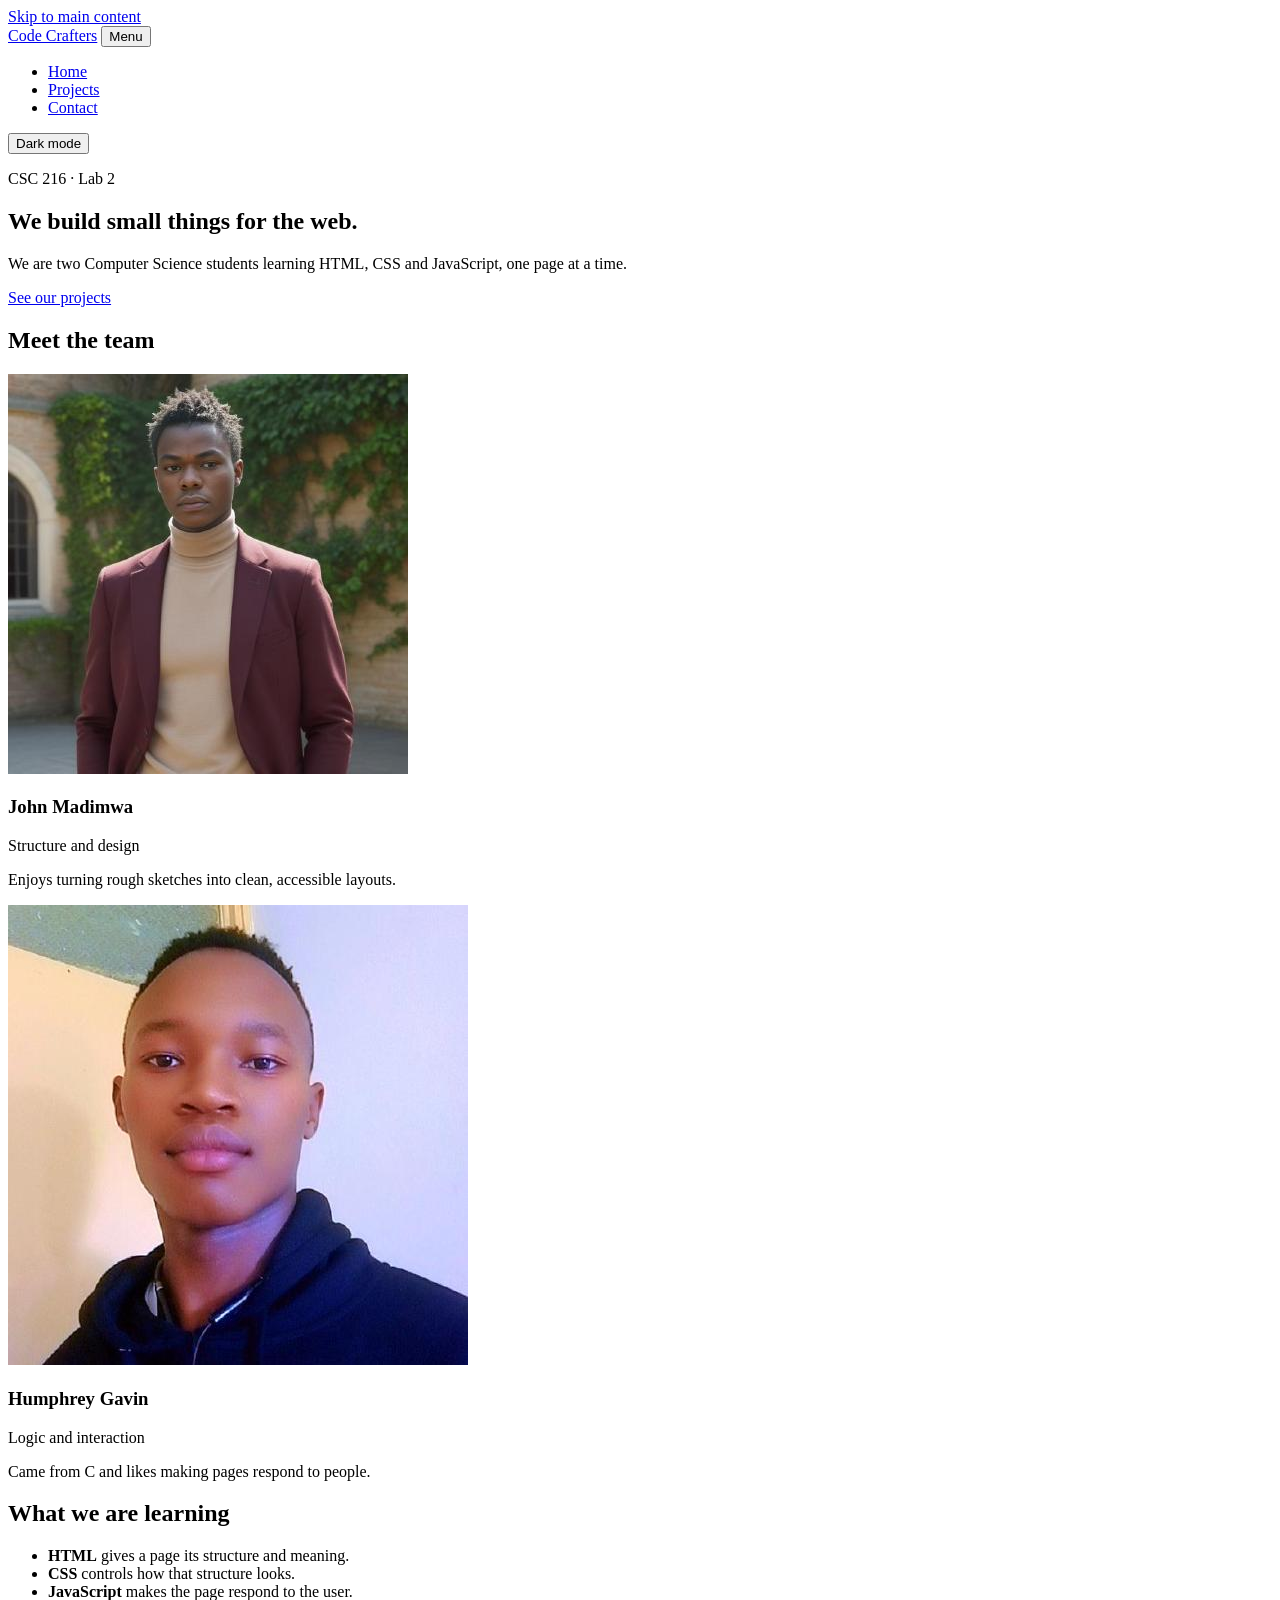
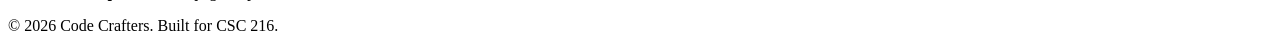
==== index.html @ 82739706 "Add profile photos, avatar markup, and CSS styling Co-authored-by: Humphrey-gavin <gavinkomuga@gmail" ====
<!DOCTYPE html>
<html lang="en">
<head>
  <meta charset="UTF-8">
  <meta name="viewport" content="width=device-width, initial-scale=1.0">
  <meta name="description" content="Code Crafters: a CSC 216 web development pair.">
  <title>Home | Code Crafters</title>
  <link rel="stylesheet" href="css/styles.css">
  <script src="js/script.js" defer></script>
</head>
<body>
  <a class="skip-link" href="#main">Skip to main content</a>
  <header class="site-header">
    <div class="container header-inner">
      <a class="logo" href="index.html">Code Crafters</a>
      <button class="nav-toggle" type="button" aria-expanded="false" aria-controls="site-nav">Menu</button>
      <nav id="site-nav" class="site-nav" aria-label="Main">
        <ul>
          <li><a href="index.html" aria-current="page">Home</a></li>
          <li><a href="projects.html">Projects</a></li>
          <li><a href="contact.html">Contact</a></li>
        </ul>
      </nav>
      <button class="theme-toggle" type="button" aria-pressed="false">Dark mode</button>
    </div>
  </header>
  <main id="main">
    <section class="hero">
      <div class="container">
        <p class="eyebrow">CSC 216 · Lab 2</p>
        <h1>We build small things for the web.</h1>
        <p class="lead">We are two Computer Science students learning HTML, CSS and JavaScript, one page at a time.</p>
        <a class="button" href="projects.html">See our projects</a>
      </div>
    </section>
    <section class="container section" aria-labelledby="team-heading">
      <h2 id="team-heading">Meet the team</h2>
      <div class="team-grid">
        <article class="card">
          <img src="images/john.jpg" alt="John Madimwa" class="avatar">
          <h3>John Madimwa</h3>
          <p class="role">Structure and design</p>
          <p>Enjoys turning rough sketches into clean, accessible layouts.</p>
        </article>
        <article class="card">
          <img src="images/humphrey.jpg" alt="Humphrey Gavin" class="avatar">
          <h3>Humphrey Gavin</h3>
          <p class="role">Logic and interaction</p>
          <p>Came from C and likes making pages respond to people.</p>
        </article>
      </div>
    </section>
    <section class="container section" aria-labelledby="learning-heading">
      <h2 id="learning-heading">What we are learning</h2>
      <ul class="skill-list">
        <li><strong>HTML</strong> gives a page its structure and meaning.</li>
        <li><strong>CSS</strong> controls how that structure looks.</li>
        <li><strong>JavaScript</strong> makes the page respond to the user.</li>
      </ul>
    </section>
  </main>
  <footer class="site-footer">
    <div class="container">
      <p>© <span id="year">2026</span> Code Crafters. Built for CSC 216.</p>
    </div>
  </footer>
</body>
</html>
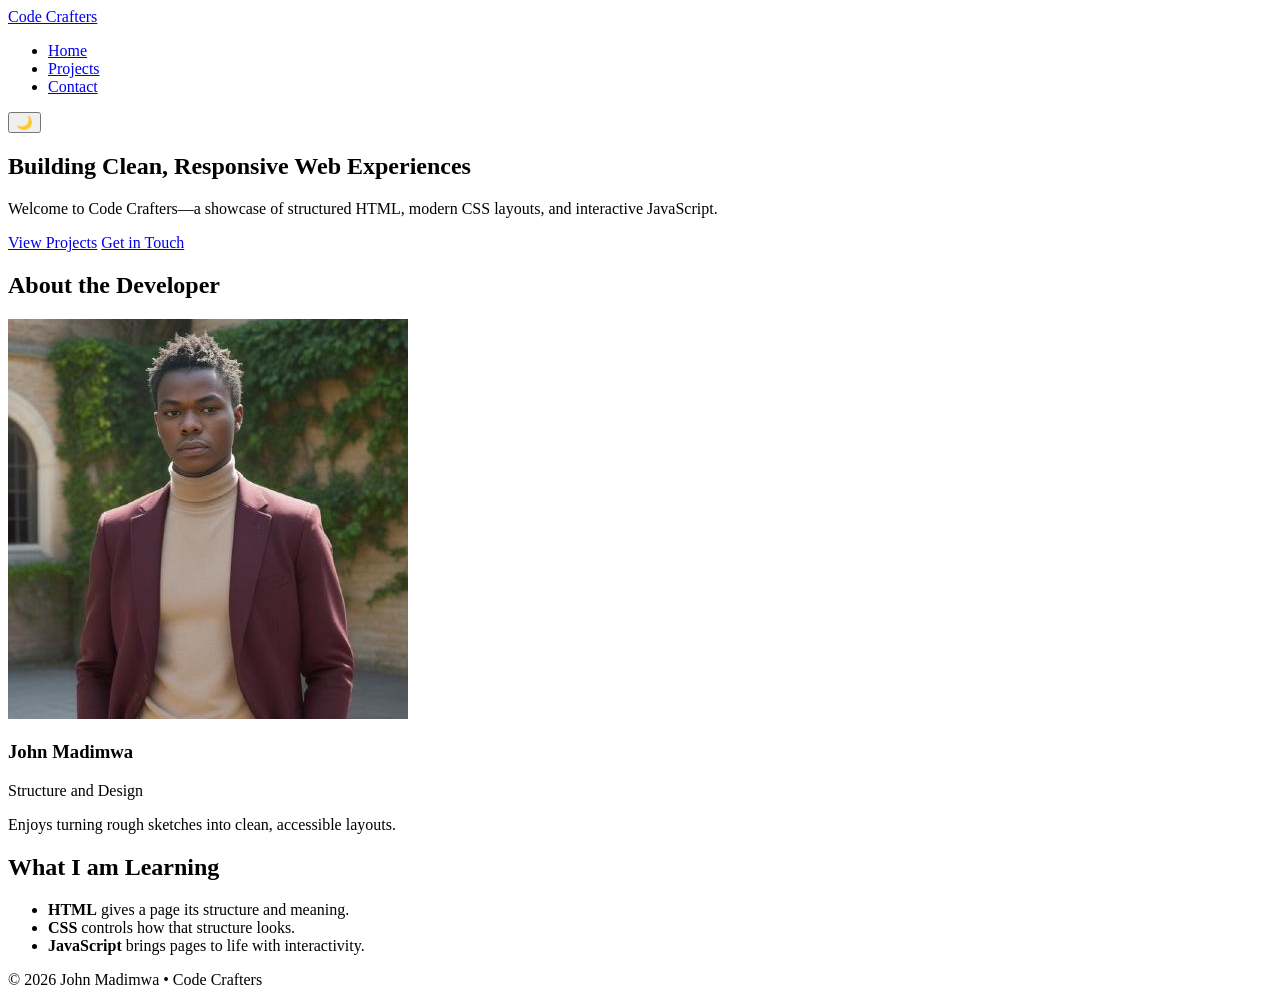
==== commit dc1d65cd: "Transition to solo web project" ====
--- a/index.html
+++ b/index.html
@@ -3,66 +3,64 @@
 <head>
   <meta charset="UTF-8">
   <meta name="viewport" content="width=device-width, initial-scale=1.0">
-  <meta name="description" content="Code Crafters: a CSC 216 web development pair.">
-  <title>Home | Code Crafters</title>
+  <title>Code Crafters | Home</title>
   <link rel="stylesheet" href="css/styles.css">
-  <script src="js/script.js" defer></script>
 </head>
 <body>
-  <a class="skip-link" href="#main">Skip to main content</a>
   <header class="site-header">
     <div class="container header-inner">
-      <a class="logo" href="index.html">Code Crafters</a>
-      <button class="nav-toggle" type="button" aria-expanded="false" aria-controls="site-nav">Menu</button>
-      <nav id="site-nav" class="site-nav" aria-label="Main">
-        <ul>
+      <a href="index.html" class="brand">Code Crafters</a>
+      <nav aria-label="Primary Navigation">
+        <ul class="nav-list">
           <li><a href="index.html" aria-current="page">Home</a></li>
           <li><a href="projects.html">Projects</a></li>
           <li><a href="contact.html">Contact</a></li>
         </ul>
       </nav>
-      <button class="theme-toggle" type="button" aria-pressed="false">Dark mode</button>
+      <button id="theme-toggle" class="btn-theme" aria-label="Toggle dark mode">🌙</button>
     </div>
   </header>
+
   <main id="main">
     <section class="hero">
       <div class="container">
-        <p class="eyebrow">CSC 216 · Lab 2</p>
-        <h1>We build small things for the web.</h1>
-        <p class="lead">We are two Computer Science students learning HTML, CSS and JavaScript, one page at a time.</p>
-        <a class="button" href="projects.html">See our projects</a>
+        <h1>Building Clean, Responsive Web Experiences</h1>
+        <p class="lead">Welcome to Code Crafters—a showcase of structured HTML, modern CSS layouts, and interactive JavaScript.</p>
+        <div class="hero-actions">
+          <a href="projects.html" class="btn btn-primary">View Projects</a>
+          <a href="contact.html" class="btn btn-secondary">Get in Touch</a>
+        </div>
       </div>
     </section>
+
     <section class="container section" aria-labelledby="team-heading">
-      <h2 id="team-heading">Meet the team</h2>
+      <h2 id="team-heading">About the Developer</h2>
       <div class="team-grid">
         <article class="card">
           <img src="images/john.jpg" alt="John Madimwa" class="avatar">
           <h3>John Madimwa</h3>
-          <p class="role">Structure and design</p>
+          <p class="role">Structure and Design</p>
           <p>Enjoys turning rough sketches into clean, accessible layouts.</p>
-        </article>
-        <article class="card">
-          <img src="images/humphrey.jpg" alt="Humphrey Gavin" class="avatar">
-          <h3>Humphrey Gavin</h3>
-          <p class="role">Logic and interaction</p>
-          <p>Came from C and likes making pages respond to people.</p>
         </article>
       </div>
     </section>
+
     <section class="container section" aria-labelledby="learning-heading">
-      <h2 id="learning-heading">What we are learning</h2>
+      <h2 id="learning-heading">What I am Learning</h2>
       <ul class="skill-list">
         <li><strong>HTML</strong> gives a page its structure and meaning.</li>
         <li><strong>CSS</strong> controls how that structure looks.</li>
-        <li><strong>JavaScript</strong> makes the page respond to the user.</li>
+        <li><strong>JavaScript</strong> brings pages to life with interactivity.</li>
       </ul>
     </section>
   </main>
+
   <footer class="site-footer">
     <div class="container">
-      <p>© <span id="year">2026</span> Code Crafters. Built for CSC 216.</p>
+      <p>&copy; 2026 John Madimwa &bull; Code Crafters</p>
     </div>
   </footer>
+
+  <script src="js/script.js"></script>
 </body>
 </html>
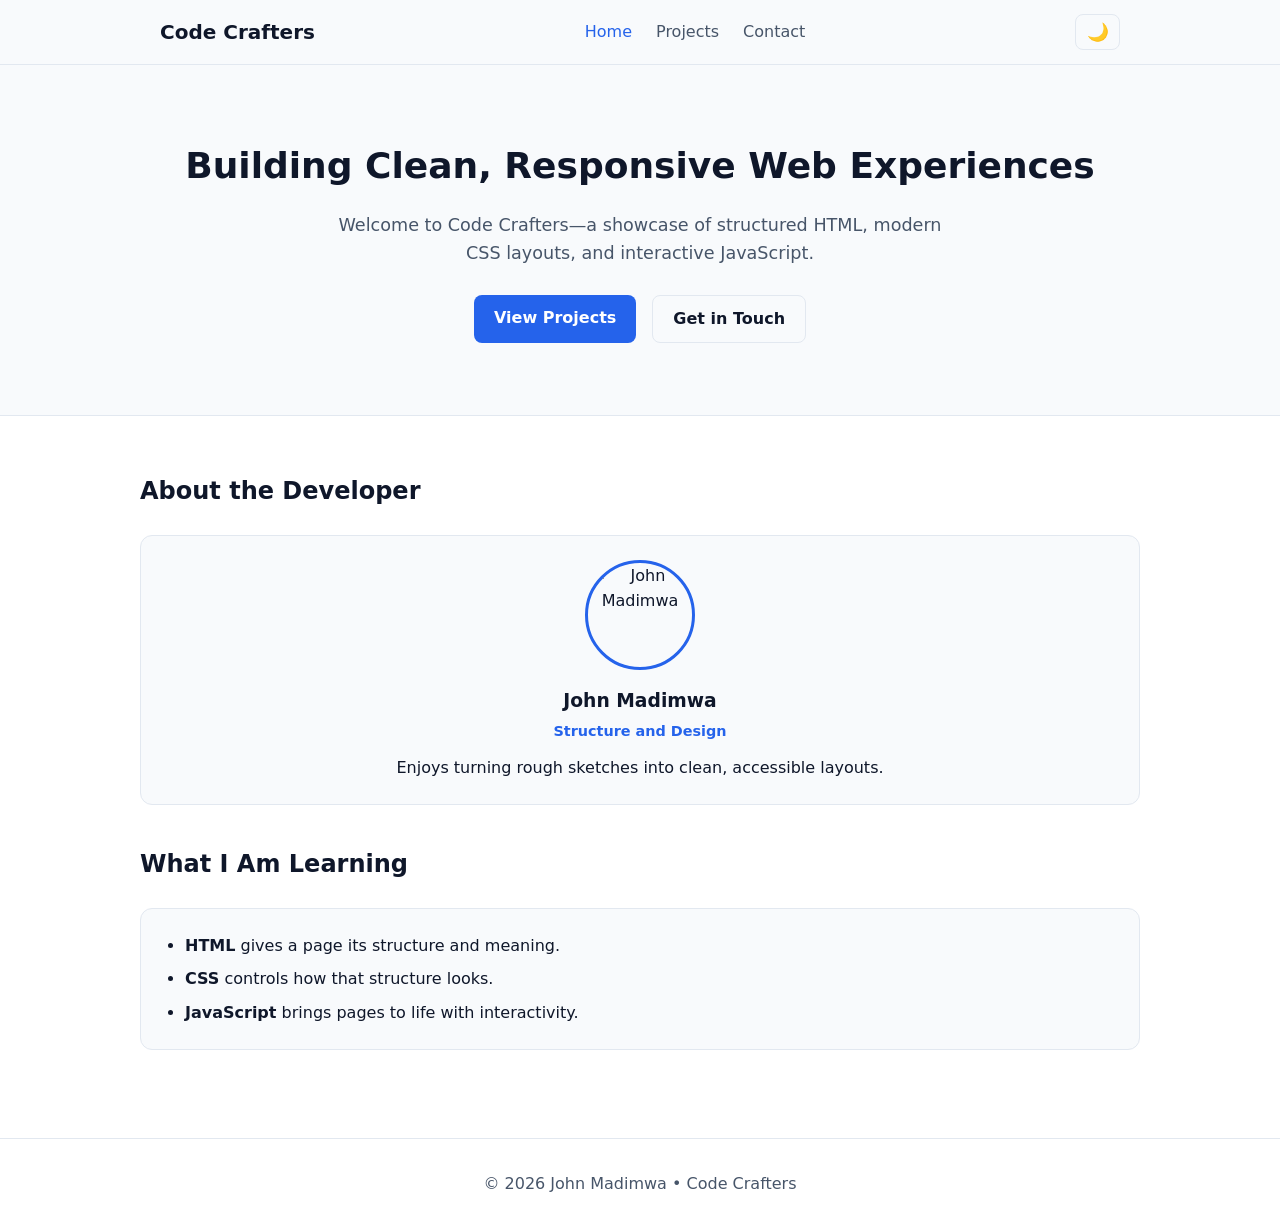
==== commit 49b7bf5a: "Update index.html with theme toggle id and script" ====
--- a/index.html
+++ b/index.html
@@ -3,61 +3,59 @@
 <head>
   <meta charset="UTF-8">
   <meta name="viewport" content="width=device-width, initial-scale=1.0">
-  <title>Code Crafters | Home</title>
+  <title>Home - Code Crafters</title>
   <link rel="stylesheet" href="css/styles.css">
 </head>
 <body>
   <header class="site-header">
     <div class="container header-inner">
       <a href="index.html" class="brand">Code Crafters</a>
-      <nav aria-label="Primary Navigation">
+      <nav>
         <ul class="nav-list">
           <li><a href="index.html" aria-current="page">Home</a></li>
           <li><a href="projects.html">Projects</a></li>
           <li><a href="contact.html">Contact</a></li>
         </ul>
       </nav>
-      <button id="theme-toggle" class="btn-theme" aria-label="Toggle dark mode">🌙</button>
+      <button class="btn-theme" id="themeToggle" aria-label="Toggle dark mode">🌙</button>
     </div>
   </header>
 
-  <main id="main">
-    <section class="hero">
-      <div class="container">
-        <h1>Building Clean, Responsive Web Experiences</h1>
-        <p class="lead">Welcome to Code Crafters—a showcase of structured HTML, modern CSS layouts, and interactive JavaScript.</p>
-        <div class="hero-actions">
-          <a href="projects.html" class="btn btn-primary">View Projects</a>
-          <a href="contact.html" class="btn btn-secondary">Get in Touch</a>
-        </div>
+  <main class="hero">
+    <div class="container">
+      <h1>Building Clean, Responsive Web Experiences</h1>
+      <p class="lead">Welcome to Code Crafters—a showcase of structured HTML, modern CSS layouts, and interactive JavaScript.</p>
+      <div class="hero-actions">
+        <a href="projects.html" class="btn btn-primary">View Projects</a>
+        <a href="contact.html" class="btn btn-secondary">Get in Touch</a>
       </div>
-    </section>
+    </div>
+  </main>
 
-    <section class="container section" aria-labelledby="team-heading">
-      <h2 id="team-heading">About the Developer</h2>
-      <div class="team-grid">
-        <article class="card">
-          <img src="images/john.jpg" alt="John Madimwa" class="avatar">
-          <h3>John Madimwa</h3>
-          <p class="role">Structure and Design</p>
-          <p>Enjoys turning rough sketches into clean, accessible layouts.</p>
-        </article>
+  <section class="container section">
+    <h2>About the Developer</h2>
+    <div class="team-grid">
+      <div class="card">
+        <img src="images/avatar.jpg" alt="John Madimwa" class="avatar">
+        <h3>John Madimwa</h3>
+        <p class="role">Structure and Design</p>
+        <p>Enjoys turning rough sketches into clean, accessible layouts.</p>
       </div>
-    </section>
+    </div>
 
-    <section class="container section" aria-labelledby="learning-heading">
-      <h2 id="learning-heading">What I am Learning</h2>
+    <h2 style="margin-top: 2.5rem;">What I Am Learning</h2>
+    <div class="card" style="text-align: left;">
       <ul class="skill-list">
         <li><strong>HTML</strong> gives a page its structure and meaning.</li>
         <li><strong>CSS</strong> controls how that structure looks.</li>
         <li><strong>JavaScript</strong> brings pages to life with interactivity.</li>
       </ul>
-    </section>
-  </main>
+    </div>
+  </section>
 
   <footer class="site-footer">
     <div class="container">
-      <p>&copy; 2026 John Madimwa &bull; Code Crafters</p>
+      <p>&copy; 2026 John Madimwa • Code Crafters</p>
     </div>
   </footer>
 
--- a/css/styles.css
+++ b/css/styles.css
@@ -0,0 +1,241 @@
+:root {
+  --bg: #ffffff;
+  --surface: #f8fafc;
+  --text: #0f172a;
+  --muted: #475569;
+  --primary: #2563eb;
+  --primary-hover: #1d4ed8;
+  --border: #e2e8f0;
+}
+
+body.dark-mode,
+body.dark,
+html[data-theme="dark"] body,
+[data-theme="dark"] {
+  --bg: #0f172a;
+  --surface: #1e293b;
+  --text: #f8fafc;
+  --muted: #94a3b8;
+  --primary: #3b82f6;
+  --primary-hover: #60a5fa;
+  --border: #334155;
+}
+
+* {
+  box-sizing: border-box;
+  margin: 0;
+  padding: 0;
+}
+
+body {
+  font-family: system-ui, -apple-system, sans-serif;
+  background-color: var(--bg);
+  color: var(--text);
+  line-height: 1.6;
+  transition: background-color 0.25s ease, color 0.25s ease;
+}
+
+.container {
+  max-width: 1000px;
+  margin: 0 auto;
+  padding: 0 1.25rem;
+}
+
+.site-header {
+  background-color: var(--surface);
+  border-bottom: 1px solid var(--border);
+  position: sticky;
+  top: 0;
+  z-index: 10;
+}
+
+.header-inner {
+  display: flex;
+  align-items: center;
+  justify-content: space-between;
+  height: 64px;
+}
+
+.brand {
+  font-size: 1.25rem;
+  font-weight: 700;
+  color: var(--text);
+  text-decoration: none;
+}
+
+.nav-list {
+  display: flex;
+  list-style: none;
+  gap: 1.5rem;
+}
+
+.nav-list a {
+  color: var(--muted);
+  text-decoration: none;
+  font-weight: 500;
+}
+
+.nav-list a:hover,
+.nav-list a[aria-current="page"] {
+  color: var(--primary);
+}
+
+.btn-theme {
+  background: transparent;
+  border: 1px solid var(--border);
+  border-radius: 8px;
+  padding: 0.4rem 0.65rem;
+  cursor: pointer;
+  font-size: 1.1rem;
+}
+
+.hero {
+  padding: 4.5rem 0;
+  background-color: var(--surface);
+  border-bottom: 1px solid var(--border);
+  text-align: center;
+}
+
+.hero h1 {
+  font-size: 2.25rem;
+  margin-bottom: 1rem;
+}
+
+.lead {
+  color: var(--muted);
+  max-width: 620px;
+  margin: 0 auto 1.75rem;
+  font-size: 1.1rem;
+}
+
+.hero-actions {
+  display: flex;
+  gap: 1rem;
+  justify-content: center;
+}
+
+.btn {
+  display: inline-block;
+  padding: 0.65rem 1.25rem;
+  border-radius: 8px;
+  text-decoration: none;
+  font-weight: 600;
+  cursor: pointer;
+  border: none;
+}
+
+.btn-primary {
+  background-color: var(--primary);
+  color: #ffffff;
+}
+
+.btn-primary:hover {
+  background-color: var(--primary-hover);
+}
+
+.btn-secondary {
+  background-color: transparent;
+  color: var(--text);
+  border: 1px solid var(--border);
+}
+
+.section {
+  padding: 3.5rem 0;
+}
+
+.section h2,
+.section h1 {
+  margin-bottom: 1.5rem;
+}
+
+.team-grid,
+.projects-grid {
+  display: grid;
+  grid-template-columns: repeat(auto-fit, minmax(260px, 1fr));
+  gap: 1.5rem;
+}
+
+.card {
+  background-color: var(--surface);
+  border: 1px solid var(--border);
+  border-radius: 12px;
+  padding: 1.5rem;
+  text-align: center;
+}
+
+.avatar {
+  width: 110px;
+  height: 110px;
+  border-radius: 50%;
+  object-fit: cover;
+  margin: 0 auto 1rem;
+  display: block;
+  border: 3px solid var(--primary);
+}
+
+.role {
+  color: var(--primary);
+  font-size: 0.9rem;
+  font-weight: 600;
+  margin: 0.25rem 0 0.75rem;
+}
+
+.skill-list {
+  padding-left: 1.25rem;
+  display: grid;
+  gap: 0.5rem;
+}
+
+.filter-bar {
+  display: flex;
+  gap: 0.75rem;
+  margin-bottom: 1.75rem;
+}
+
+.filter-btn {
+  padding: 0.45rem 1rem;
+  border-radius: 6px;
+  border: 1px solid var(--border);
+  background-color: var(--surface);
+  color: var(--text);
+  cursor: pointer;
+}
+
+.filter-btn.active {
+  background-color: var(--primary);
+  color: #ffffff;
+  border-color: var(--primary);
+}
+
+.contact-form {
+  max-width: 520px;
+  display: grid;
+  gap: 1.25rem;
+}
+
+.form-group {
+  display: grid;
+  gap: 0.4rem;
+}
+
+.form-group input,
+.form-group textarea {
+  padding: 0.65rem;
+  border-radius: 8px;
+  border: 1px solid var(--border);
+  background-color: var(--surface);
+  color: var(--text);
+  font-family: inherit;
+}
+
+.form-status {
+  font-weight: 500;
+}
+
+.site-footer {
+  border-top: 1px solid var(--border);
+  padding: 2rem 0;
+  text-align: center;
+  color: var(--muted);
+  margin-top: 2rem;
+}
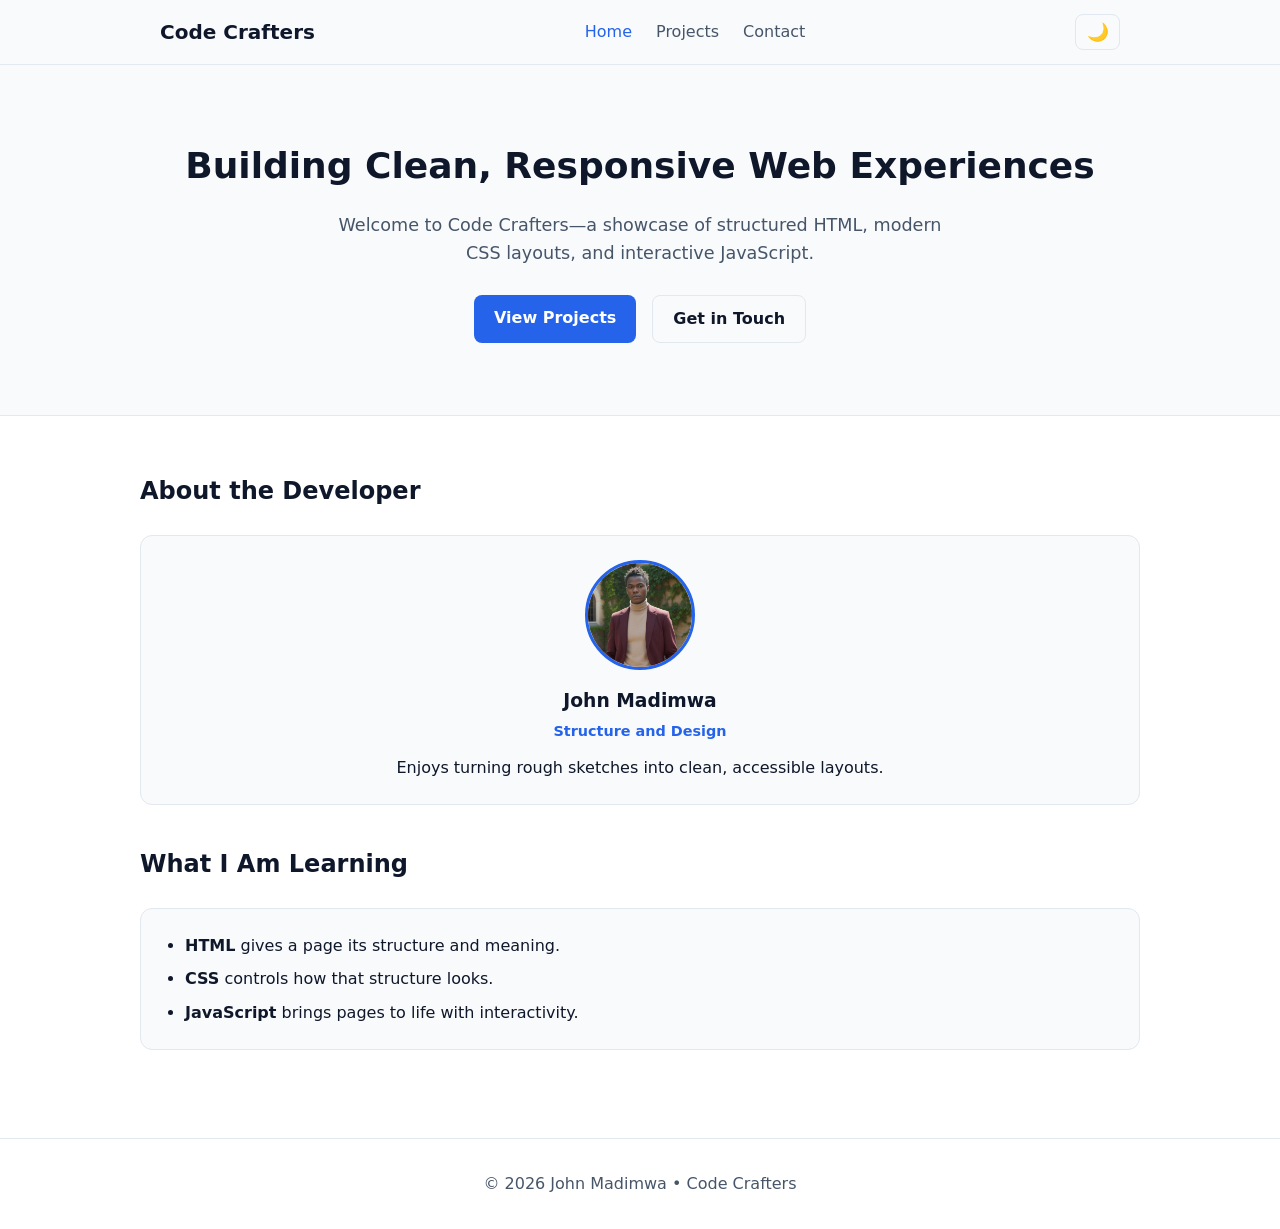
==== commit 736b5fd9: "Update index.html with correct john.jpg path and full structure" ====
--- a/index.html
+++ b/index.html
@@ -36,7 +36,7 @@
     <h2>About the Developer</h2>
     <div class="team-grid">
       <div class="card">
-        <img src="images/avatar.jpg" alt="John Madimwa" class="avatar">
+        <img src="images/john.jpg" alt="John Madimwa" class="avatar">
         <h3>John Madimwa</h3>
         <p class="role">Structure and Design</p>
         <p>Enjoys turning rough sketches into clean, accessible layouts.</p>
@@ -44,7 +44,7 @@
     </div>
 
     <h2 style="margin-top: 2.5rem;">What I Am Learning</h2>
-    <div class="card" style="text-align: left;">
+    <div class="card">
       <ul class="skill-list">
         <li><strong>HTML</strong> gives a page its structure and meaning.</li>
         <li><strong>CSS</strong> controls how that structure looks.</li>
--- a/css/styles.css
+++ b/css/styles.css
@@ -8,10 +8,7 @@
   --border: #e2e8f0;
 }
 
-body.dark-mode,
-body.dark,
-html[data-theme="dark"] body,
-[data-theme="dark"] {
+body.dark-mode {
   --bg: #0f172a;
   --surface: #1e293b;
   --text: #f8fafc;
@@ -143,8 +140,7 @@
   padding: 3.5rem 0;
 }
 
-.section h2,
-.section h1 {
+.section h1, .section h2 {
   margin-bottom: 1.5rem;
 }
 
@@ -184,6 +180,7 @@
   padding-left: 1.25rem;
   display: grid;
   gap: 0.5rem;
+  text-align: left;
 }
 
 .filter-bar {
@@ -216,6 +213,7 @@
 .form-group {
   display: grid;
   gap: 0.4rem;
+  text-align: left;
 }
 
 .form-group input,
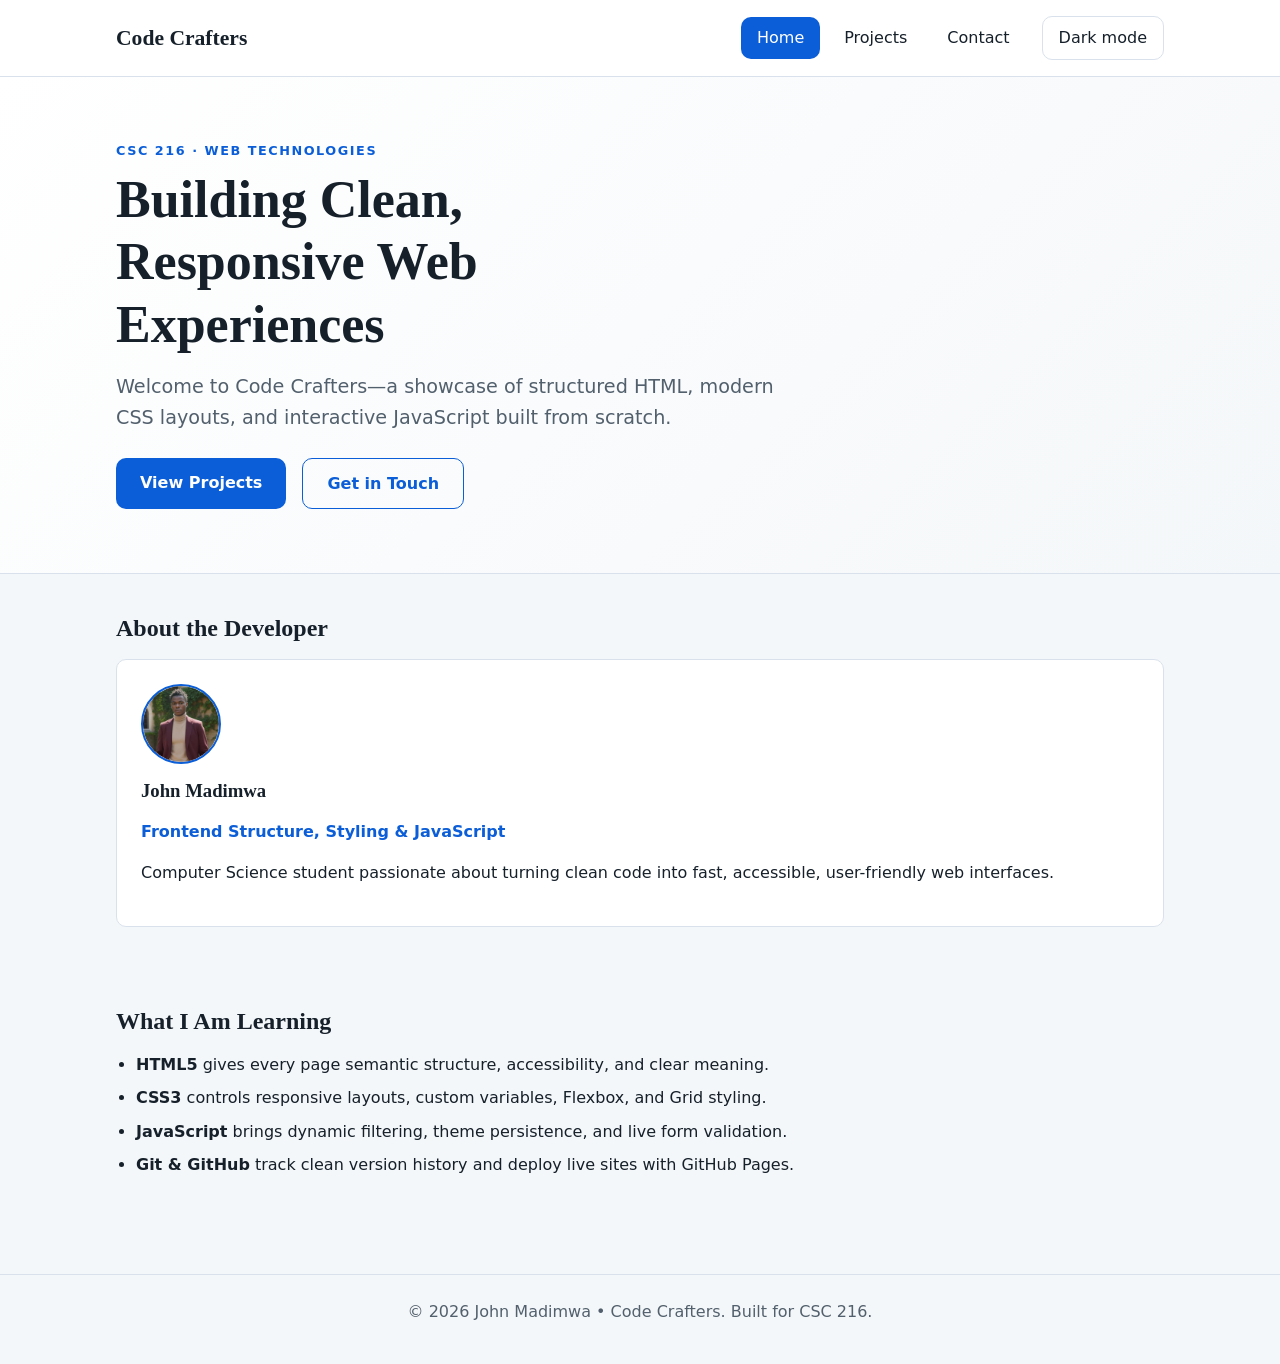
==== commit 449feab4: "Complete Lab 2 personalization, extensions, and README" ====
--- a/index.html
+++ b/index.html
@@ -3,62 +3,72 @@
 <head>
   <meta charset="UTF-8">
   <meta name="viewport" content="width=device-width, initial-scale=1.0">
-  <title>Home - Code Crafters</title>
+  <meta name="description" content="Code Crafters: web development portfolio by John Madimwa for CSC 216.">
+  <title>Home | Code Crafters</title>
   <link rel="stylesheet" href="css/styles.css">
+  <script src="js/script.js" defer></script>
 </head>
 <body>
+  <a class="skip-link" href="#main">Skip to main content</a>
+
   <header class="site-header">
     <div class="container header-inner">
-      <a href="index.html" class="brand">Code Crafters</a>
-      <nav>
-        <ul class="nav-list">
+      <a class="logo" href="index.html">Code Crafters</a>
+
+      <button class="nav-toggle" type="button" aria-expanded="false" aria-controls="site-nav">Menu</button>
+
+      <nav id="site-nav" class="site-nav" aria-label="Main">
+        <ul>
           <li><a href="index.html" aria-current="page">Home</a></li>
           <li><a href="projects.html">Projects</a></li>
           <li><a href="contact.html">Contact</a></li>
         </ul>
       </nav>
-      <button class="btn-theme" id="themeToggle" aria-label="Toggle dark mode">🌙</button>
+
+      <button class="theme-toggle" type="button" aria-pressed="false">Dark mode</button>
     </div>
   </header>
 
-  <main class="hero">
-    <div class="container">
-      <h1>Building Clean, Responsive Web Experiences</h1>
-      <p class="lead">Welcome to Code Crafters—a showcase of structured HTML, modern CSS layouts, and interactive JavaScript.</p>
-      <div class="hero-actions">
-        <a href="projects.html" class="btn btn-primary">View Projects</a>
-        <a href="contact.html" class="btn btn-secondary">Get in Touch</a>
+  <main id="main">
+    <section class="hero">
+      <div class="container">
+        <p class="eyebrow">CSC 216 · Web Technologies</p>
+        <h1>Building Clean, Responsive Web Experiences</h1>
+        <p class="lead">Welcome to Code Crafters—a showcase of structured HTML, modern CSS layouts, and interactive JavaScript built from scratch.</p>
+        <div class="hero-actions">
+          <a class="button" href="projects.html">View Projects</a>
+          <a class="button-outline" href="contact.html">Get in Touch</a>
+        </div>
       </div>
-    </div>
+    </section>
+
+    <section class="container section" aria-labelledby="team-heading">
+      <h2 id="team-heading">About the Developer</h2>
+      <div class="team-grid">
+        <article class="card">
+          <img class="profile-photo" src="images/john.jpg" alt="Portrait of John Madimwa" width="80" height="80">
+          <h3>John Madimwa</h3>
+          <p class="role">Frontend Structure, Styling &amp; JavaScript</p>
+          <p>Computer Science student passionate about turning clean code into fast, accessible, user-friendly web interfaces.</p>
+        </article>
+      </div>
+    </section>
+
+    <section class="container section" aria-labelledby="learning-heading">
+      <h2 id="learning-heading">What I Am Learning</h2>
+      <ul class="skill-list">
+        <li><strong>HTML5</strong> gives every page semantic structure, accessibility, and clear meaning.</li>
+        <li><strong>CSS3</strong> controls responsive layouts, custom variables, Flexbox, and Grid styling.</li>
+        <li><strong>JavaScript</strong> brings dynamic filtering, theme persistence, and live form validation.</li>
+        <li><strong>Git &amp; GitHub</strong> track clean version history and deploy live sites with GitHub Pages.</li>
+      </ul>
+    </section>
   </main>
-
-  <section class="container section">
-    <h2>About the Developer</h2>
-    <div class="team-grid">
-      <div class="card">
-        <img src="images/john.jpg" alt="John Madimwa" class="avatar">
-        <h3>John Madimwa</h3>
-        <p class="role">Structure and Design</p>
-        <p>Enjoys turning rough sketches into clean, accessible layouts.</p>
-      </div>
-    </div>
-
-    <h2 style="margin-top: 2.5rem;">What I Am Learning</h2>
-    <div class="card">
-      <ul class="skill-list">
-        <li><strong>HTML</strong> gives a page its structure and meaning.</li>
-        <li><strong>CSS</strong> controls how that structure looks.</li>
-        <li><strong>JavaScript</strong> brings pages to life with interactivity.</li>
-      </ul>
-    </div>
-  </section>
 
   <footer class="site-footer">
     <div class="container">
-      <p>&copy; 2026 John Madimwa • Code Crafters</p>
+      <p>&copy; <span id="year">2026</span> John Madimwa &bull; Code Crafters. Built for CSC 216.</p>
     </div>
   </footer>
-
-  <script src="js/script.js"></script>
 </body>
 </html>
--- a/css/styles.css
+++ b/css/styles.css
@@ -1,239 +1,451 @@
+/* =====================================================
+   Code Crafters — CSC 216 Lab 2 Stylesheet
+   ===================================================== */
+
+/* ---------- 1. Design tokens ---------- */
 :root {
-  --bg: #ffffff;
-  --surface: #f8fafc;
-  --text: #0f172a;
-  --muted: #475569;
-  --primary: #2563eb;
-  --primary-hover: #1d4ed8;
-  --border: #e2e8f0;
-}
-
-body.dark-mode {
-  --bg: #0f172a;
-  --surface: #1e293b;
-  --text: #f8fafc;
-  --muted: #94a3b8;
-  --primary: #3b82f6;
-  --primary-hover: #60a5fa;
-  --border: #334155;
-}
-
-* {
+  --color-bg: #f4f7f9;
+  --color-surface: #ffffff;
+  --color-text: #16202a;
+  --color-muted: #52606d;
+  --color-primary: #0b5ed7;
+  --color-primary-dark: #084298;
+  --color-on-primary: #ffffff;
+  --color-border: #d9e2ec;
+  --color-error: #c92a2a;
+  --color-success: #2b8a3e;
+
+  --font-body: system-ui, -apple-system, "Segoe UI", Roboto, Arial, sans-serif;
+  --font-heading: Georgia, "Times New Roman", serif;
+
+  --space-1: 0.5rem;
+  --space-2: 1rem;
+  --space-3: 1.5rem;
+  --space-4: 2.5rem;
+  --space-5: 4rem;
+
+  --radius: 10px;
+  --max-width: 1080px;
+}
+
+body.dark {
+  --color-bg: #0f172a;
+  --color-surface: #1e293b;
+  --color-text: #f1f5f9;
+  --color-muted: #94a3b8;
+  --color-primary: #38bdf8;
+  --color-primary-dark: #7dd3fc;
+  --color-on-primary: #0f172a;
+  --color-border: #334155;
+  --color-error: #f87171;
+  --color-success: #4ade80;
+  color-scheme: dark;
+}
+
+/* ---------- 2. Base and reset ---------- */
+*,
+*::before,
+*::after {
   box-sizing: border-box;
+}
+
+body {
   margin: 0;
-  padding: 0;
-}
-
-body {
-  font-family: system-ui, -apple-system, sans-serif;
-  background-color: var(--bg);
-  color: var(--text);
+  font-family: var(--font-body);
+  font-size: 1rem;
   line-height: 1.6;
-  transition: background-color 0.25s ease, color 0.25s ease;
-}
-
+  color: var(--color-text);
+  background-color: var(--color-bg);
+  transition: background-color 0.3s ease, color 0.3s ease;
+}
+
+h1,
+h2,
+h3 {
+  font-family: var(--font-heading);
+  line-height: 1.2;
+  margin: 0 0 var(--space-2);
+}
+
+p {
+  margin: 0 0 var(--space-2);
+}
+
+a {
+  color: var(--color-primary);
+}
+
+a:hover {
+  color: var(--color-primary-dark);
+}
+
+img {
+  max-width: 100%;
+  display: block;
+}
+
+:focus-visible {
+  outline: 3px solid var(--color-primary);
+  outline-offset: 3px;
+}
+
+/* ---------- 3. Layout helpers ---------- */
 .container {
-  max-width: 1000px;
-  margin: 0 auto;
-  padding: 0 1.25rem;
-}
-
+  width: 100%;
+  max-width: var(--max-width);
+  margin-inline: auto;
+  padding-inline: var(--space-2);
+}
+
+.section {
+  padding-block: var(--space-4);
+}
+
+.skip-link {
+  position: absolute;
+  top: -4rem;
+  left: var(--space-2);
+  z-index: 100;
+  padding: var(--space-1) var(--space-2);
+  border-radius: var(--radius);
+  background-color: var(--color-primary);
+  color: var(--color-on-primary);
+  text-decoration: none;
+  font-weight: 600;
+}
+
+.skip-link:focus {
+  top: var(--space-2);
+}
+
+/* ---------- 4. Header and navigation ---------- */
 .site-header {
-  background-color: var(--surface);
-  border-bottom: 1px solid var(--border);
   position: sticky;
   top: 0;
   z-index: 10;
+  background-color: var(--color-surface);
+  border-bottom: 1px solid var(--color-border);
 }
 
 .header-inner {
   display: flex;
+  flex-wrap: wrap;
   align-items: center;
-  justify-content: space-between;
-  height: 64px;
-}
-
-.brand {
-  font-size: 1.25rem;
+  gap: var(--space-2);
+  padding-block: var(--space-2);
+}
+
+.logo {
+  margin-right: auto;
+  font-family: var(--font-heading);
+  font-size: 1.35rem;
   font-weight: 700;
-  color: var(--text);
+  color: var(--color-text);
   text-decoration: none;
 }
 
-.nav-list {
+.site-nav ul {
   display: flex;
+  gap: var(--space-1);
+  margin: 0;
+  padding: 0;
   list-style: none;
-  gap: 1.5rem;
-}
-
-.nav-list a {
-  color: var(--muted);
+}
+
+.site-nav a {
+  display: block;
+  padding: var(--space-1) var(--space-2);
+  border-radius: var(--radius);
+  color: var(--color-text);
+  font-weight: 500;
   text-decoration: none;
-  font-weight: 500;
-}
-
-.nav-list a:hover,
-.nav-list a[aria-current="page"] {
-  color: var(--primary);
-}
-
-.btn-theme {
-  background: transparent;
-  border: 1px solid var(--border);
-  border-radius: 8px;
-  padding: 0.4rem 0.65rem;
+}
+
+.site-nav a:hover {
+  background-color: var(--color-bg);
+}
+
+.site-nav a[aria-current="page"] {
+  background-color: var(--color-primary);
+  color: var(--color-on-primary);
+}
+
+.nav-toggle,
+.theme-toggle {
+  padding: var(--space-1) var(--space-2);
+  border: 1px solid var(--color-border);
+  border-radius: var(--radius);
+  background-color: transparent;
+  color: var(--color-text);
+  font: inherit;
   cursor: pointer;
-  font-size: 1.1rem;
+}
+
+.theme-toggle[aria-pressed="true"] {
+  border-color: var(--color-primary);
+  color: var(--color-primary);
+}
+
+.nav-toggle {
+  display: none;
+}
+
+/* ---------- 5. Buttons and hero ---------- */
+.button {
+  display: inline-block;
+  padding: 0.75rem 1.5rem;
+  border: none;
+  border-radius: var(--radius);
+  background-color: var(--color-primary);
+  color: var(--color-on-primary);
+  font: inherit;
+  font-weight: 600;
+  text-decoration: none;
+  cursor: pointer;
+  transition: background-color 0.2s ease, transform 0.2s ease;
+}
+
+.button:hover {
+  background-color: var(--color-primary-dark);
+  color: var(--color-on-primary);
+  transform: translateY(-2px);
+}
+
+.button-outline {
+  display: inline-block;
+  padding: 0.75rem 1.5rem;
+  border: 1px solid var(--color-primary);
+  border-radius: var(--radius);
+  background-color: transparent;
+  color: var(--color-primary);
+  font: inherit;
+  font-weight: 600;
+  text-decoration: none;
+  cursor: pointer;
+  transition: background-color 0.2s ease, color 0.2s ease;
+}
+
+.button-outline:hover {
+  background-color: var(--color-primary);
+  color: var(--color-on-primary);
 }
 
 .hero {
-  padding: 4.5rem 0;
-  background-color: var(--surface);
-  border-bottom: 1px solid var(--border);
-  text-align: center;
-}
-
-.hero h1 {
-  font-size: 2.25rem;
-  margin-bottom: 1rem;
-}
-
-.lead {
-  color: var(--muted);
-  max-width: 620px;
-  margin: 0 auto 1.75rem;
-  font-size: 1.1rem;
+  padding-block: var(--space-5);
+  background: linear-gradient(135deg, var(--color-surface), var(--color-bg));
+  border-bottom: 1px solid var(--color-border);
 }
 
 .hero-actions {
   display: flex;
-  gap: 1rem;
-  justify-content: center;
-}
-
-.btn {
-  display: inline-block;
-  padding: 0.65rem 1.25rem;
-  border-radius: 8px;
-  text-decoration: none;
-  font-weight: 600;
-  cursor: pointer;
-  border: none;
-}
-
-.btn-primary {
-  background-color: var(--primary);
-  color: #ffffff;
-}
-
-.btn-primary:hover {
-  background-color: var(--primary-hover);
-}
-
-.btn-secondary {
-  background-color: transparent;
-  color: var(--text);
-  border: 1px solid var(--border);
-}
-
-.section {
-  padding: 3.5rem 0;
-}
-
-.section h1, .section h2 {
-  margin-bottom: 1.5rem;
-}
-
+  flex-wrap: wrap;
+  gap: var(--space-2);
+}
+
+.hero h1 {
+  max-width: 22ch;
+  font-size: clamp(2rem, 5vw, 3.25rem);
+}
+
+.eyebrow {
+  margin-bottom: var(--space-1);
+  color: var(--color-primary);
+  font-size: 0.8rem;
+  font-weight: 700;
+  letter-spacing: 0.12em;
+  text-transform: uppercase;
+}
+
+.lead {
+  max-width: 55ch;
+  margin-bottom: var(--space-3);
+  color: var(--color-muted);
+  font-size: 1.2rem;
+}
+
+.page-header {
+  padding-block: var(--space-4) var(--space-2);
+}
+
+/* ---------- 6. Cards and grids ---------- */
 .team-grid,
-.projects-grid {
+.project-grid {
   display: grid;
   grid-template-columns: repeat(auto-fit, minmax(260px, 1fr));
-  gap: 1.5rem;
+  gap: var(--space-3);
 }
 
 .card {
-  background-color: var(--surface);
-  border: 1px solid var(--border);
-  border-radius: 12px;
-  padding: 1.5rem;
-  text-align: center;
-}
-
-.avatar {
-  width: 110px;
-  height: 110px;
+  padding: var(--space-3);
+  border: 1px solid var(--color-border);
+  border-radius: var(--radius);
+  background-color: var(--color-surface);
+}
+
+.profile-photo {
+  width: 80px;
+  height: 80px;
+  object-fit: cover;
   border-radius: 50%;
-  object-fit: cover;
-  margin: 0 auto 1rem;
-  display: block;
-  border: 3px solid var(--primary);
+  border: 2px solid var(--color-primary);
+  margin-bottom: var(--space-2);
 }
 
 .role {
-  color: var(--primary);
-  font-size: 0.9rem;
-  font-weight: 600;
-  margin: 0.25rem 0 0.75rem;
+  color: var(--color-primary);
+  font-weight: 600;
 }
 
 .skill-list {
   padding-left: 1.25rem;
-  display: grid;
-  gap: 0.5rem;
-  text-align: left;
-}
-
-.filter-bar {
+}
+
+.skill-list li {
+  margin-bottom: var(--space-1);
+}
+
+/* ---------- 7. Projects page & search ---------- */
+.search-box {
+  max-width: 420px;
+  margin-bottom: var(--space-2);
+}
+
+.filters {
   display: flex;
-  gap: 0.75rem;
-  margin-bottom: 1.75rem;
+  flex-wrap: wrap;
+  gap: var(--space-1);
+  margin-bottom: var(--space-2);
 }
 
 .filter-btn {
-  padding: 0.45rem 1rem;
-  border-radius: 6px;
-  border: 1px solid var(--border);
-  background-color: var(--surface);
-  color: var(--text);
+  padding: 0.4rem 1rem;
+  border: 1px solid var(--color-border);
+  border-radius: 999px;
+  background-color: var(--color-surface);
+  color: var(--color-text);
+  font: inherit;
   cursor: pointer;
 }
 
-.filter-btn.active {
-  background-color: var(--primary);
-  color: #ffffff;
-  border-color: var(--primary);
-}
-
+.filter-btn[aria-pressed="true"] {
+  border-color: var(--color-primary);
+  background-color: var(--color-primary);
+  color: var(--color-on-primary);
+}
+
+.project-count {
+  color: var(--color-muted);
+}
+
+.tag {
+  display: inline-block;
+  margin-bottom: var(--space-1);
+  color: var(--color-primary);
+  font-size: 0.75rem;
+  font-weight: 700;
+  letter-spacing: 0.06em;
+  text-transform: uppercase;
+}
+
+/* ---------- 8. Contact form ---------- */
 .contact-form {
-  max-width: 520px;
-  display: grid;
-  gap: 1.25rem;
-}
-
-.form-group {
-  display: grid;
-  gap: 0.4rem;
-  text-align: left;
-}
-
-.form-group input,
-.form-group textarea {
-  padding: 0.65rem;
-  border-radius: 8px;
-  border: 1px solid var(--border);
-  background-color: var(--surface);
-  color: var(--text);
-  font-family: inherit;
+  max-width: 560px;
+  padding-bottom: var(--space-4);
+}
+
+.field {
+  margin-bottom: var(--space-3);
+}
+
+label {
+  display: block;
+  margin-bottom: 0.35rem;
+  font-weight: 600;
+}
+
+input,
+select,
+textarea {
+  width: 100%;
+  padding: 0.65rem 0.8rem;
+  border: 1px solid var(--color-border);
+  border-radius: var(--radius);
+  background-color: var(--color-surface);
+  color: var(--color-text);
+  font: inherit;
+}
+
+input:focus,
+select:focus,
+textarea:focus {
+  border-color: var(--color-primary);
+}
+
+input[aria-invalid="true"],
+textarea[aria-invalid="true"] {
+  border-color: var(--color-error);
+}
+
+.hint,
+.error {
+  margin: 0.35rem 0 0;
+  font-size: 0.9rem;
+}
+
+.hint {
+  color: var(--color-muted);
+}
+
+.error {
+  min-height: 1.4em;
+  color: var(--color-error);
 }
 
 .form-status {
-  font-weight: 500;
-}
-
+  margin-top: var(--space-2);
+  color: var(--color-success);
+  font-weight: 600;
+}
+
+/* ---------- 9. Footer ---------- */
 .site-footer {
-  border-top: 1px solid var(--border);
-  padding: 2rem 0;
+  margin-top: var(--space-4);
+  padding-block: var(--space-3);
+  border-top: 1px solid var(--color-border);
+  color: var(--color-muted);
   text-align: center;
-  color: var(--muted);
-  margin-top: 2rem;
+}
+
+/* ---------- 10. Small screens ---------- */
+@media (max-width: 700px) {
+  .nav-toggle {
+    display: inline-block;
+  }
+
+  .site-nav {
+    display: none;
+    order: 3;
+    width: 100%;
+  }
+
+  .site-nav.open {
+    display: block;
+  }
+
+  .site-nav ul {
+    flex-direction: column;
+  }
+
+  .section {
+    padding-block: var(--space-3);
+  }
+}
+
+/* ---------- 11. Respect reduced-motion preferences ---------- */
+@media (prefers-reduced-motion: reduce) {
+  *,
+  *::before,
+  *::after {
+    transition: none !important;
+  }
 }
